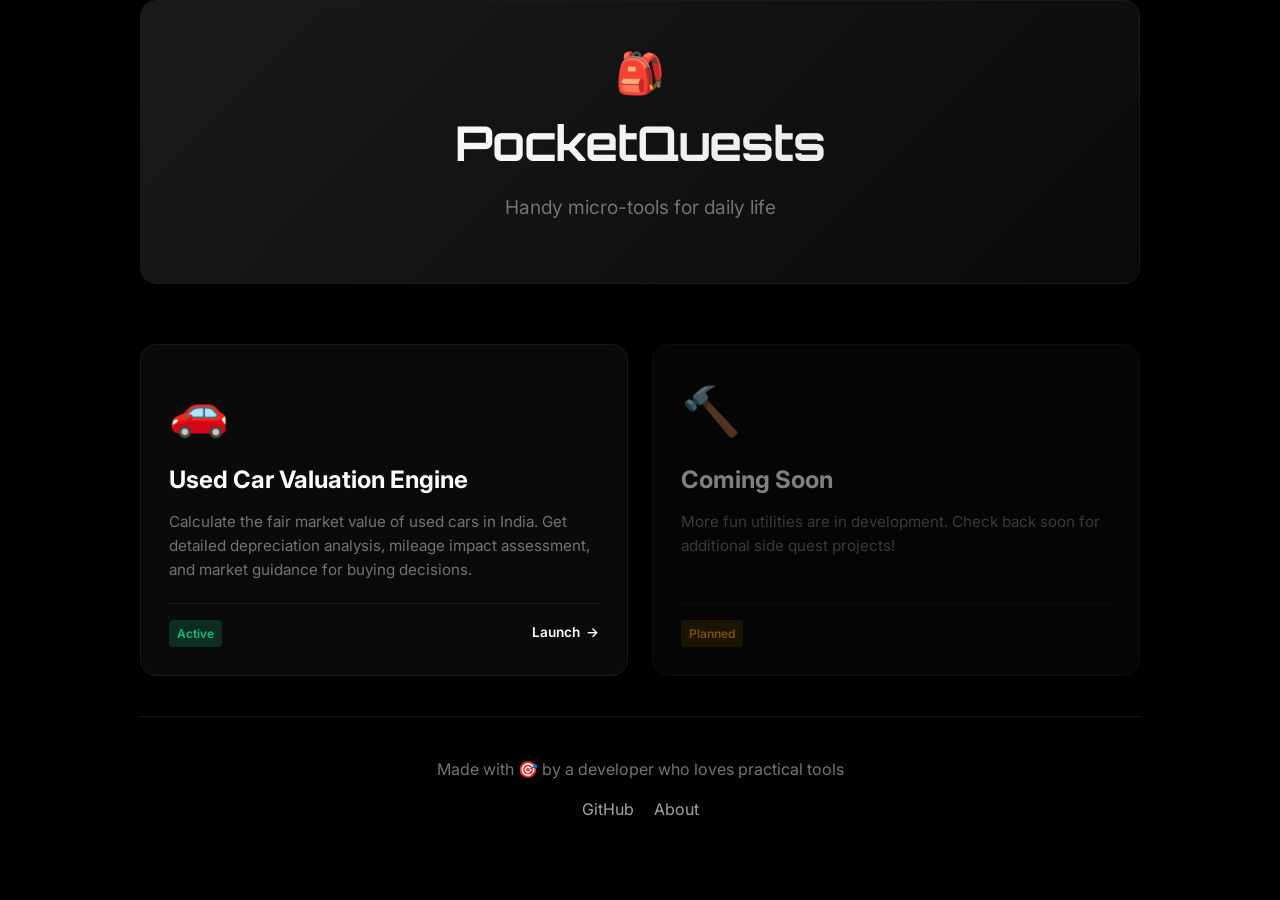
==== index.html @ 0cd5a9c2 "Added landing page" ====
<!DOCTYPE html>
<html lang="en">
<head>
    <meta charset="UTF-8">
    <meta name="viewport" content="width=device-width, initial-scale=1.0">
    <title>PocketQuests — Handy micro-tools for daily life</title>
    <link rel="preconnect" href="https://fonts.googleapis.com">
    <link rel="preconnect" href="https://fonts.gstatic.com" crossorigin>
    <link href="https://fonts.googleapis.com/css2?family=Orbitron:wght@400;500;600;700;800;900&family=Inter:wght@300;400;500;600;700&display=swap" rel="stylesheet">
    <link rel="stylesheet" href="assets/styles.css">
</head>
<body>

<div class="container">
    <header>
        <h2 style="font-size: 2.5rem;">🎒</h2>
        <h1>PocketQuests</h1>
        <p class="tagline">Handy micro-tools for daily life</p>
    </header>

    <section class="projects-grid">
        <!-- Car Depreciation Calculator -->
        <a href="car_depreciation_calc/index.html" class="project-card">
            <div class="project-emoji">🚗</div>
            <h2 class="project-title">Used Car Valuation Engine</h2>
            <p class="project-description">
                Calculate the fair market value of used cars in India. Get detailed depreciation analysis, mileage impact assessment, and market guidance for buying decisions.
            </p>
            <div class="project-meta">
                <span class="project-status">Active</span>
                <span class="project-link">
                    Launch
                    <span>→</span>
                </span>
            </div>
        </a>

        <!-- Future Projects Placeholder -->
        <div class="project-card" style="opacity: 0.5; cursor: default; pointer-events: none;">
            <div class="project-emoji">🔨</div>
            <h2 class="project-title">Coming Soon</h2>
            <p class="project-description">
                More fun utilities are in development. Check back soon for additional side quest projects!
            </p>
            <div class="project-meta">
                <span class="project-status" style="background-color: rgba(245, 158, 11, 0.2); color: var(--warning);">Planned</span>
            </div>
        </div>
    </section>

    <footer>
        <p>Made with 🎯 by a developer who loves practical tools</p>
        <div class="footer-links">
            <a href="https://github.com/i-endran/fun_utility">GitHub</a>
            <a href="README.md">About</a>
        </div>
    </footer>
</div>

</body>
</html>
---- assets/styles.css ----
:root {
    --primary: #ffffff;
    --primary-dark: #e5e5e5;
    --accent: #a3a3a3;
    --bg-dark: #000000;
    --card-bg: #0a0a0a;
    --card-border: #1a1a1a;
    --text-light: #ffffff;
    --text-muted: #737373;
    --success: #10b981;
    --warning: #f59e0b;
    --danger: #ef4444;
}

* {
    margin: 0;
    padding: 0;
    box-sizing: border-box;
}

body {
    font-family: 'Inter', 'Segoe UI', sans-serif;
    background-color: var(--bg-dark);
    color: var(--text-light);
    line-height: 1.6;
}

/* Landing page specifics */
.container {
    max-width: 1000px;
    margin: 0 auto;
}

header {
    text-align: center;
    margin-bottom: 60px;
    padding: 40px 20px;
    background: linear-gradient(135deg, #1a1a1a 0%, #0a0a0a 100%);
    border-radius: 16px;
    box-shadow: 0 4px 6px -1px rgba(0, 0, 0, 0.3), 0 2px 4px -1px rgba(0, 0, 0, 0.2);
    border: 1px solid var(--card-border);
}

h1 {
    font-family: 'Orbitron', 'Segoe UI', sans-serif;
    font-size: 3rem;
    margin-bottom: 10px;
    letter-spacing: -0.02em;
    background: linear-gradient(135deg, #ffffff 0%, #e5e5e5 100%);
    -webkit-background-clip: text;
    -webkit-text-fill-color: transparent;
    background-clip: text;
}

.tagline {
    color: var(--text-muted);
    font-size: 1.2rem;
    margin-bottom: 20px;
}

.subtitle {
    color: var(--accent);
    font-size: 0.95rem;
}

.projects-grid {
    display: grid;
    grid-template-columns: repeat(auto-fill, minmax(320px, 1fr));
    gap: 24px;
    margin-bottom: 40px;
}

.project-card {
    background-color: var(--card-bg);
    border-radius: 16px;
    padding: 28px;
    border: 1px solid var(--card-border);
    box-shadow: 0 10px 15px -3px rgba(0, 0, 0, 0.5);
    transition: all 0.3s ease;
    display: flex;
    flex-direction: column;
    text-decoration: none;
    color: inherit;
    cursor: pointer;
}

.project-card:hover {
    background: rgba(26, 26, 26, 0.8);
    backdrop-filter: blur(12px);
    -webkit-backdrop-filter: blur(12px);
    box-shadow: 0 20px 25px -5px rgba(0, 0, 0, 0.6), 0 10px 10px -5px rgba(0, 0, 0, 0.4);
    transform: translateY(-6px);
    border-color: rgba(255, 255, 255, 0.15);
}

.project-emoji {
    font-size: 3rem;
    margin-bottom: 12px;
}

.project-title {
    font-size: 1.5rem;
    font-weight: 700;
    margin-bottom: 10px;
    color: var(--text-light);
}

.project-description {
    color: var(--text-muted);
    margin-bottom: 20px;
    flex-grow: 1;
    font-size: 0.95rem;
    line-height: 1.6;
}

.project-meta {
    display: flex;
    justify-content: space-between;
    align-items: center;
    padding-top: 16px;
    border-top: 1px solid var(--card-border);
    color: var(--accent);
    font-size: 0.85rem;
}

.project-link {
    display: inline-flex;
    align-items: center;
    gap: 6px;
    color: var(--primary);
    font-weight: 600;
    transition: gap 0.2s;
}

.project-card:hover .project-link {
    gap: 10px;
}

.project-status {
    display: inline-block;
    background-color: rgba(16, 185, 129, 0.2);
    color: var(--success);
    padding: 4px 8px;
    border-radius: 4px;
    font-size: 0.75rem;
    font-weight: 600;
}

footer {
    text-align: center;
    padding: 40px 20px;
    border-top: 1px solid var(--card-border);
    color: var(--text-muted);
}

footer p { margin-bottom: 10px; }

.footer-links {
    display: flex;
    justify-content: center;
    gap: 20px;
    margin-top: 15px;
    flex-wrap: wrap;
}

.footer-links a { color: var(--accent); text-decoration: none; transition: color 0.2s; }
.footer-links a:hover { color: var(--primary); }

@media (max-width: 768px) {
    h1 { font-size: 2rem; }
    .projects-grid { grid-template-columns: 1fr; }
    header { padding: 30px 20px; margin-bottom: 40px; }
}

/* Car depreciation calculator specific styles */
.card { background-color: var(--card-bg); border-radius: 16px; padding: 24px; margin-bottom: 24px; box-shadow: 0 10px 15px -3px rgba(0,0,0,0.5); border: 1px solid var(--card-border); transition: all 0.3s ease; }
.card:hover { background: rgba(26,26,26,0.8); backdrop-filter: blur(12px); -webkit-backdrop-filter: blur(12px); box-shadow: 0 20px 25px -5px rgba(0,0,0,0.6); transform: translateY(-4px); border-color: rgba(255,255,255,0.15); }
.form-group { margin-bottom: 25px; }
label { display: flex; justify-content: space-between; margin-bottom: 12px; color: var(--text-muted); font-weight: 500; }

/* Range */
input[type=range] { -webkit-appearance: none; width: 100%; background: transparent; }
input[type=range]:focus { outline: none; }
input[type=range]::-webkit-slider-thumb { -webkit-appearance: none; height: 20px; width: 20px; border-radius: 50%; background: #ffffff; cursor: pointer; margin-top: -8px; box-shadow: 0 0 5px rgba(255,255,255,0.3); transition: transform 0.1s; }
input[type=range]::-webkit-slider-thumb:hover { transform: scale(1.2); }
input[type=range]::-webkit-slider-runnable-track { width: 100%; height: 6px; cursor: pointer; background: #404040; border-radius: 3px; border: 1px solid #595959; }
input[type=range]::-moz-range-track { width: 100%; height: 6px; cursor: pointer; background: #404040; border-radius: 3px; border: 1px solid #595959; }
input[type=range]::-moz-range-thumb { height: 20px; width: 20px; border-radius: 50%; background: #ffffff; cursor: pointer; border: none; box-shadow: 0 0 5px rgba(255,255,255,0.3); }

input[type=number], input[type=text], select { width: 100%; padding: 12px; background-color: #000000; border: 1px solid #262626; border-radius: 8px; color: var(--text-light); font-size: 1rem; transition: border-color 0.2s; box-sizing: border-box; }
input[type=text]:focus, input[type=number]:focus, select:focus { outline: none; border-color: var(--primary); box-shadow: 0 0 0 2px rgba(255,255,255,0.1); }

button { width: 100%; padding: 14px; background: linear-gradient(135deg, #ffffff 0%, #e5e5e5 100%); color: #000000; border: none; border-radius: 8px; font-size: 1.1rem; font-weight: 600; cursor: pointer; transition: transform 0.1s, opacity 0.2s, background 0.3s; }
button:hover { background: linear-gradient(135deg, #e5e5e5 0%, #d4d4d4 100%); transform: translateY(-1px); }
button:active { transform: scale(0.98); }

.result-grid { display: grid; grid-template-columns: repeat(auto-fit, minmax(250px, 1fr)); gap: 20px; margin-top: 20px; }
.result-item { background-color: #000000; padding: 16px; border-radius: 12px; border: 1px solid #1a1a1a; }
.result-label { color: var(--text-muted); font-size: 0.9rem; margin-bottom: 4px; }
.result-value { font-size: 1.5rem; font-weight: 700; color: var(--text-light); }
.highlight { color: var(--primary); font-weight: bold; }
.guidance-list { list-style: none; padding: 0; margin: 0; }
.guidance-list li { display: flex; justify-content: space-between; padding: 12px 0; border-bottom: 1px solid #1a1a1a; }
.guidance-list li:last-child { border-bottom: none; }
#resultsSection { display: none; animation: fadeIn 0.5s ease-out; }
@keyframes fadeIn { from { opacity: 0; transform: translateY(10px); } to { opacity: 1; transform: translateY(0); } }
.chart-container { position: relative; height: 300px; width: 100%; margin-top: 20px; }
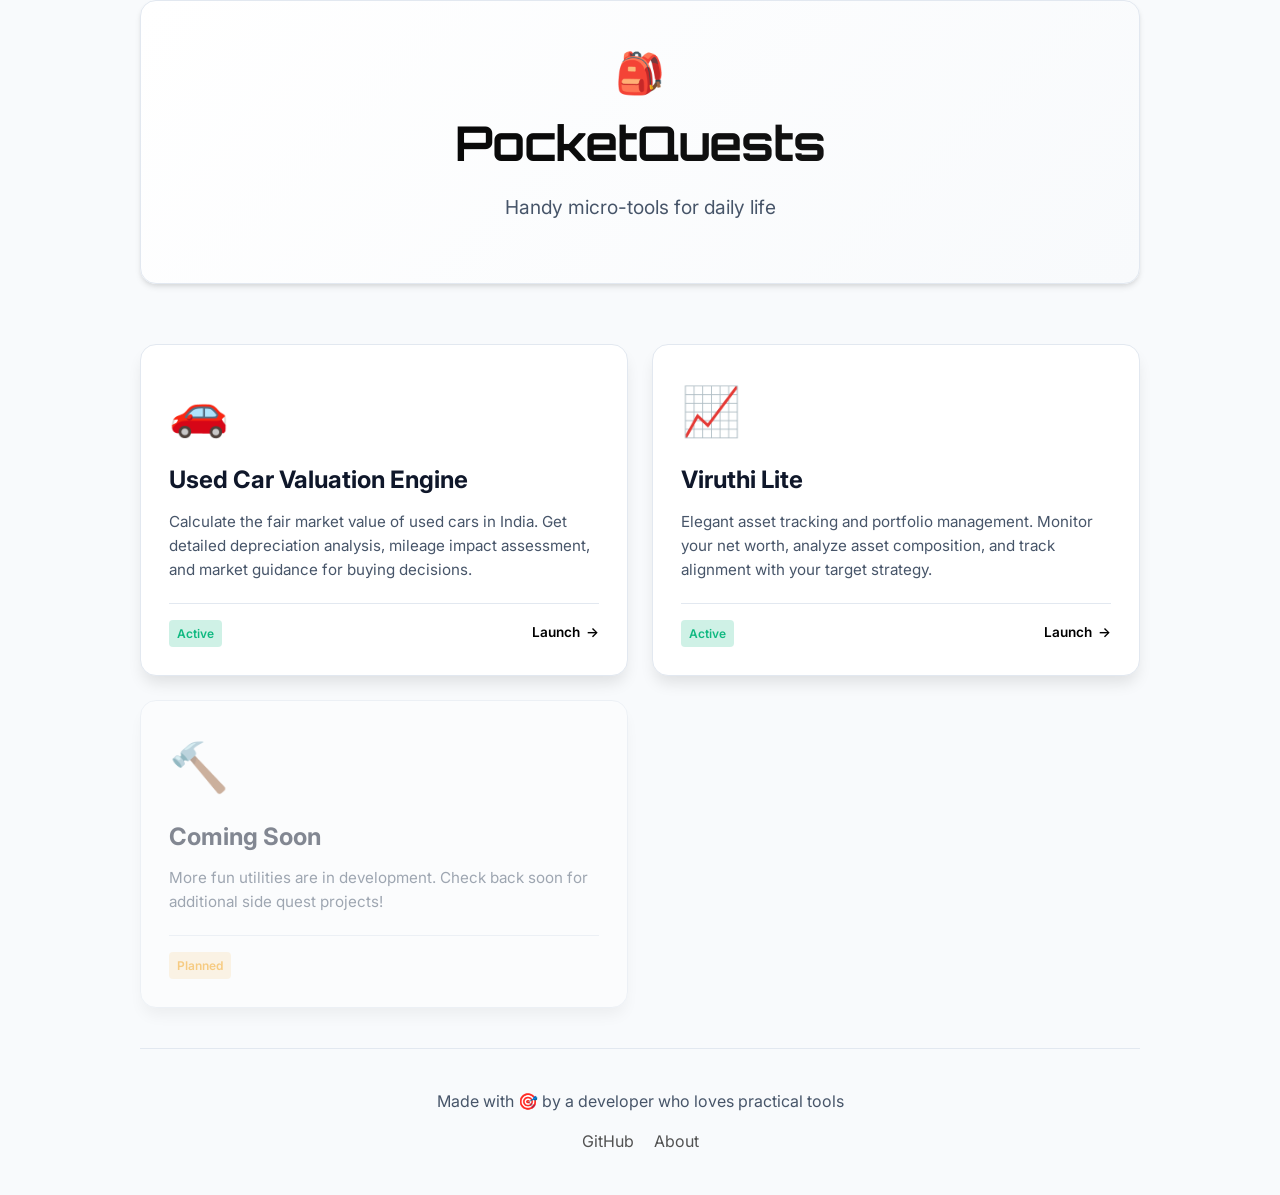
==== commit b47eb0c1: "Integrate viruthi_lite and add light/dark themes across project" ====
--- a/index.html
+++ b/index.html
@@ -4,6 +4,26 @@
     <meta charset="UTF-8">
     <meta name="viewport" content="width=device-width, initial-scale=1.0">
     <title>PocketQuests — Handy micro-tools for daily life</title>
+    
+    <!-- Favicon -->
+    <link rel="icon" href="data:image/svg+xml,<svg xmlns='http://www.w3.org/2000/svg' viewBox='0 0 100 100'><text y='75' font-size='75'>🎒</text></svg>" type="image/svg+xml">
+    
+    <!-- Open Graph / Social Media Preview Tags -->
+    <meta property="og:title" content="PocketQuests — Handy micro-tools for daily life">
+    <meta property="og:description" content="Practical tools and calculators for everyday needs. Including Used Car Valuation Engine for India and more utility tools.">
+    <meta property="og:type" content="website">
+    <meta property="og:url" content="https://i-endran.github.io/pocketQuests/">
+    <meta property="og:image" content="data:image/svg+xml,<svg xmlns='http://www.w3.org/2000/svg' viewBox='0 0 1200 630'><rect fill='%23111' width='1200' height='630'/><text x='600' y='315' font-size='200' text-anchor='middle' dominant-baseline='middle'>🎒</text></svg>">
+    
+    <!-- Twitter Card Tags -->
+    <meta name="twitter:card" content="summary_large_image">
+    <meta name="twitter:title" content="PocketQuests — Handy micro-tools for daily life">
+    <meta name="twitter:description" content="Practical tools and calculators for everyday needs.">
+    
+    <!-- Additional Meta Tags -->
+    <meta name="description" content="PocketQuests: Handy micro-tools for daily life. Practical tools and calculators for everyday needs.">
+    <meta name="theme-color" content="#1a1a1a">
+    
     <link rel="preconnect" href="https://fonts.googleapis.com">
     <link rel="preconnect" href="https://fonts.gstatic.com" crossorigin>
     <link href="https://fonts.googleapis.com/css2?family=Orbitron:wght@400;500;600;700;800;900&family=Inter:wght@300;400;500;600;700&display=swap" rel="stylesheet">
@@ -35,6 +55,22 @@
             </div>
         </a>
 
+        <!-- Viruthi Lite -->
+        <a href="viruthi_lite/index.html" class="project-card">
+            <div class="project-emoji">📈</div>
+            <h2 class="project-title">Viruthi Lite</h2>
+            <p class="project-description">
+                Elegant asset tracking and portfolio management. Monitor your net worth, analyze asset composition, and track alignment with your target strategy.
+            </p>
+            <div class="project-meta">
+                <span class="project-status">Active</span>
+                <span class="project-link">
+                    Launch
+                    <span>→</span>
+                </span>
+            </div>
+        </a>
+
         <!-- Future Projects Placeholder -->
         <div class="project-card" style="opacity: 0.5; cursor: default; pointer-events: none;">
             <div class="project-emoji">🔨</div>
@@ -51,7 +87,7 @@
     <footer>
         <p>Made with 🎯 by a developer who loves practical tools</p>
         <div class="footer-links">
-            <a href="https://github.com/i-endran/fun_utility">GitHub</a>
+            <a href="https://github.com/i-endran/pocketQuests">GitHub</a>
             <a href="README.md">About</a>
         </div>
     </footer>
--- a/assets/styles.css
+++ b/assets/styles.css
@@ -1,15 +1,62 @@
 :root {
-    --primary: #ffffff;
-    --primary-dark: #e5e5e5;
-    --accent: #a3a3a3;
-    --bg-dark: #000000;
-    --card-bg: #0a0a0a;
-    --card-border: #1a1a1a;
-    --text-light: #ffffff;
-    --text-muted: #737373;
+    --primary: #000000;
+    --primary-dark: #1a1a1a;
+    --accent: #525252;
+    --bg-dark: #f8fafc;
+    --card-bg: #ffffff;
+    --card-border: #e2e8f0;
+    --text-light: #0f172a;
+    --text-muted: #475569;
     --success: #10b981;
     --warning: #f59e0b;
     --danger: #ef4444;
+    
+    /* Gradients and component specifics */
+    --header-gradient-1: #ffffff;
+    --header-gradient-2: #f8fafc;
+    --title-gradient-1: #000000;
+    --title-gradient-2: #1a1a1a;
+    --btn-gradient-1: #000000;
+    --btn-gradient-2: #1a1a1a;
+    --btn-gradient-hover-1: #1a1a1a;
+    --btn-gradient-hover-2: #333333;
+    --btn-text: #ffffff;
+    --input-bg: #ffffff;
+    --input-border: #cbd5e1;
+    --range-track: #e2e8f0;
+    --range-track-border: #cbd5e1;
+    --range-thumb: #000000;
+}
+
+@media (prefers-color-scheme: dark) {
+    :root {
+        --primary: #ffffff;
+        --primary-dark: #e5e5e5;
+        --accent: #a3a3a3;
+        --bg-dark: #000000;
+        --card-bg: #0a0a0a;
+        --card-border: #1a1a1a;
+        --text-light: #ffffff;
+        --text-muted: #737373;
+        --success: #10b981;
+        --warning: #f59e0b;
+        --danger: #ef4444;
+        
+        --header-gradient-1: #1a1a1a;
+        --header-gradient-2: #0a0a0a;
+        --title-gradient-1: #ffffff;
+        --title-gradient-2: #e5e5e5;
+        --btn-gradient-1: #ffffff;
+        --btn-gradient-2: #e5e5e5;
+        --btn-gradient-hover-1: #e5e5e5;
+        --btn-gradient-hover-2: #d4d4d4;
+        --btn-text: #000000;
+        --input-bg: #000000;
+        --input-border: #262626;
+        --range-track: #404040;
+        --range-track-border: #595959;
+        --range-thumb: #ffffff;
+    }
 }
 
 * {
@@ -35,10 +82,16 @@
     text-align: center;
     margin-bottom: 60px;
     padding: 40px 20px;
-    background: linear-gradient(135deg, #1a1a1a 0%, #0a0a0a 100%);
+    background: linear-gradient(135deg, var(--header-gradient-1) 0%, var(--header-gradient-2) 100%);
     border-radius: 16px;
-    box-shadow: 0 4px 6px -1px rgba(0, 0, 0, 0.3), 0 2px 4px -1px rgba(0, 0, 0, 0.2);
+    box-shadow: 0 4px 6px -1px rgba(0, 0, 0, 0.1), 0 2px 4px -1px rgba(0, 0, 0, 0.06);
     border: 1px solid var(--card-border);
+}
+
+@media (prefers-color-scheme: dark) {
+    header {
+        box-shadow: 0 4px 6px -1px rgba(0, 0, 0, 0.3), 0 2px 4px -1px rgba(0, 0, 0, 0.2);
+    }
 }
 
 h1 {
@@ -46,7 +99,7 @@
     font-size: 3rem;
     margin-bottom: 10px;
     letter-spacing: -0.02em;
-    background: linear-gradient(135deg, #ffffff 0%, #e5e5e5 100%);
+    background: linear-gradient(135deg, var(--title-gradient-1) 0%, var(--title-gradient-2) 100%);
     -webkit-background-clip: text;
     -webkit-text-fill-color: transparent;
     background-clip: text;
@@ -75,7 +128,7 @@
     border-radius: 16px;
     padding: 28px;
     border: 1px solid var(--card-border);
-    box-shadow: 0 10px 15px -3px rgba(0, 0, 0, 0.5);
+    box-shadow: 0 10px 15px -3px rgba(0, 0, 0, 0.1);
     transition: all 0.3s ease;
     display: flex;
     flex-direction: column;
@@ -84,13 +137,28 @@
     cursor: pointer;
 }
 
+@media (prefers-color-scheme: dark) {
+    .project-card {
+        box-shadow: 0 10px 15px -3px rgba(0, 0, 0, 0.5);
+    }
+}
+
 .project-card:hover {
-    background: rgba(26, 26, 26, 0.8);
-    backdrop-filter: blur(12px);
-    -webkit-backdrop-filter: blur(12px);
-    box-shadow: 0 20px 25px -5px rgba(0, 0, 0, 0.6), 0 10px 10px -5px rgba(0, 0, 0, 0.4);
+    background: var(--card-bg);
+    filter: brightness(0.95);
     transform: translateY(-6px);
-    border-color: rgba(255, 255, 255, 0.15);
+    border-color: var(--accent);
+}
+
+@media (prefers-color-scheme: dark) {
+    .project-card:hover {
+        background: rgba(26, 26, 26, 0.8);
+        backdrop-filter: blur(12px);
+        -webkit-backdrop-filter: blur(12px);
+        box-shadow: 0 20px 25px -5px rgba(0, 0, 0, 0.6), 0 10px 10px -5px rgba(0, 0, 0, 0.4);
+        filter: none;
+        border-color: rgba(255, 255, 255, 0.15);
+    }
 }
 
 .project-emoji {
@@ -173,34 +241,49 @@
 }
 
 /* Car depreciation calculator specific styles */
-.card { background-color: var(--card-bg); border-radius: 16px; padding: 24px; margin-bottom: 24px; box-shadow: 0 10px 15px -3px rgba(0,0,0,0.5); border: 1px solid var(--card-border); transition: all 0.3s ease; }
-.card:hover { background: rgba(26,26,26,0.8); backdrop-filter: blur(12px); -webkit-backdrop-filter: blur(12px); box-shadow: 0 20px 25px -5px rgba(0,0,0,0.6); transform: translateY(-4px); border-color: rgba(255,255,255,0.15); }
+.card { background-color: var(--card-bg); border-radius: 16px; padding: 24px; margin-bottom: 24px; box-shadow: 0 10px 15px -3px rgba(0,0,0,0.1); border: 1px solid var(--card-border); transition: all 0.3s ease; }
+@media (prefers-color-scheme: dark) {
+    .card { box-shadow: 0 10px 15px -3px rgba(0,0,0,0.5); }
+}
+
+.card:hover { transform: translateY(-4px); border-color: var(--accent); filter: brightness(0.98); }
+@media (prefers-color-scheme: dark) {
+    .card:hover { background: rgba(26,26,26,0.8); backdrop-filter: blur(12px); -webkit-backdrop-filter: blur(12px); box-shadow: 0 20px 25px -5px rgba(0,0,0,0.6); filter: none; border-color: rgba(255,255,255,0.15); }
+}
+
 .form-group { margin-bottom: 25px; }
 label { display: flex; justify-content: space-between; margin-bottom: 12px; color: var(--text-muted); font-weight: 500; }
 
 /* Range */
 input[type=range] { -webkit-appearance: none; width: 100%; background: transparent; }
 input[type=range]:focus { outline: none; }
-input[type=range]::-webkit-slider-thumb { -webkit-appearance: none; height: 20px; width: 20px; border-radius: 50%; background: #ffffff; cursor: pointer; margin-top: -8px; box-shadow: 0 0 5px rgba(255,255,255,0.3); transition: transform 0.1s; }
+input[type=range]::-webkit-slider-thumb { -webkit-appearance: none; height: 20px; width: 20px; border-radius: 50%; background: var(--range-thumb); cursor: pointer; margin-top: -8px; box-shadow: 0 0 5px rgba(0,0,0,0.3); transition: transform 0.1s; }
+@media (prefers-color-scheme: dark) {
+    input[type=range]::-webkit-slider-thumb { box-shadow: 0 0 5px rgba(255,255,255,0.3); }
+}
+
 input[type=range]::-webkit-slider-thumb:hover { transform: scale(1.2); }
-input[type=range]::-webkit-slider-runnable-track { width: 100%; height: 6px; cursor: pointer; background: #404040; border-radius: 3px; border: 1px solid #595959; }
-input[type=range]::-moz-range-track { width: 100%; height: 6px; cursor: pointer; background: #404040; border-radius: 3px; border: 1px solid #595959; }
-input[type=range]::-moz-range-thumb { height: 20px; width: 20px; border-radius: 50%; background: #ffffff; cursor: pointer; border: none; box-shadow: 0 0 5px rgba(255,255,255,0.3); }
-
-input[type=number], input[type=text], select { width: 100%; padding: 12px; background-color: #000000; border: 1px solid #262626; border-radius: 8px; color: var(--text-light); font-size: 1rem; transition: border-color 0.2s; box-sizing: border-box; }
-input[type=text]:focus, input[type=number]:focus, select:focus { outline: none; border-color: var(--primary); box-shadow: 0 0 0 2px rgba(255,255,255,0.1); }
-
-button { width: 100%; padding: 14px; background: linear-gradient(135deg, #ffffff 0%, #e5e5e5 100%); color: #000000; border: none; border-radius: 8px; font-size: 1.1rem; font-weight: 600; cursor: pointer; transition: transform 0.1s, opacity 0.2s, background 0.3s; }
-button:hover { background: linear-gradient(135deg, #e5e5e5 0%, #d4d4d4 100%); transform: translateY(-1px); }
+input[type=range]::-webkit-slider-runnable-track { width: 100%; height: 6px; cursor: pointer; background: var(--range-track); border-radius: 3px; border: 1px solid var(--range-track-border); }
+input[type=range]::-moz-range-track { width: 100%; height: 6px; cursor: pointer; background: var(--range-track); border-radius: 3px; border: 1px solid var(--range-track-border); }
+input[type=range]::-moz-range-thumb { height: 20px; width: 20px; border-radius: 50%; background: var(--range-thumb); cursor: pointer; border: none; box-shadow: 0 0 5px rgba(0,0,0,0.3); }
+
+input[type=number], input[type=text], select { width: 100%; padding: 12px; background-color: var(--input-bg); border: 1px solid var(--input-border); border-radius: 8px; color: var(--text-light); font-size: 1rem; transition: border-color 0.2s; box-sizing: border-box; }
+input[type=text]:focus, input[type=number]:focus, select:focus { outline: none; border-color: var(--primary); box-shadow: 0 0 0 2px rgba(0,0,0,0.1); }
+@media (prefers-color-scheme: dark) {
+    input[type=text]:focus, input[type=number]:focus, select:focus { box-shadow: 0 0 0 2px rgba(255,255,255,0.1); }
+}
+
+button { width: 100%; padding: 14px; background: linear-gradient(135deg, var(--btn-gradient-1) 0%, var(--btn-gradient-2) 100%); color: var(--btn-text); border: none; border-radius: 8px; font-size: 1.1rem; font-weight: 600; cursor: pointer; transition: transform 0.1s, opacity 0.2s, background 0.3s; }
+button:hover { background: linear-gradient(135deg, var(--btn-gradient-hover-1) 0%, var(--btn-gradient-hover-2) 100%); transform: translateY(-1px); }
 button:active { transform: scale(0.98); }
 
 .result-grid { display: grid; grid-template-columns: repeat(auto-fit, minmax(250px, 1fr)); gap: 20px; margin-top: 20px; }
-.result-item { background-color: #000000; padding: 16px; border-radius: 12px; border: 1px solid #1a1a1a; }
+.result-item { background-color: var(--input-bg); padding: 16px; border-radius: 12px; border: 1px solid var(--card-border); }
 .result-label { color: var(--text-muted); font-size: 0.9rem; margin-bottom: 4px; }
 .result-value { font-size: 1.5rem; font-weight: 700; color: var(--text-light); }
 .highlight { color: var(--primary); font-weight: bold; }
 .guidance-list { list-style: none; padding: 0; margin: 0; }
-.guidance-list li { display: flex; justify-content: space-between; padding: 12px 0; border-bottom: 1px solid #1a1a1a; }
+.guidance-list li { display: flex; justify-content: space-between; padding: 12px 0; border-bottom: 1px solid var(--card-border); }
 .guidance-list li:last-child { border-bottom: none; }
 #resultsSection { display: none; animation: fadeIn 0.5s ease-out; }
 @keyframes fadeIn { from { opacity: 0; transform: translateY(10px); } to { opacity: 1; transform: translateY(0); } }
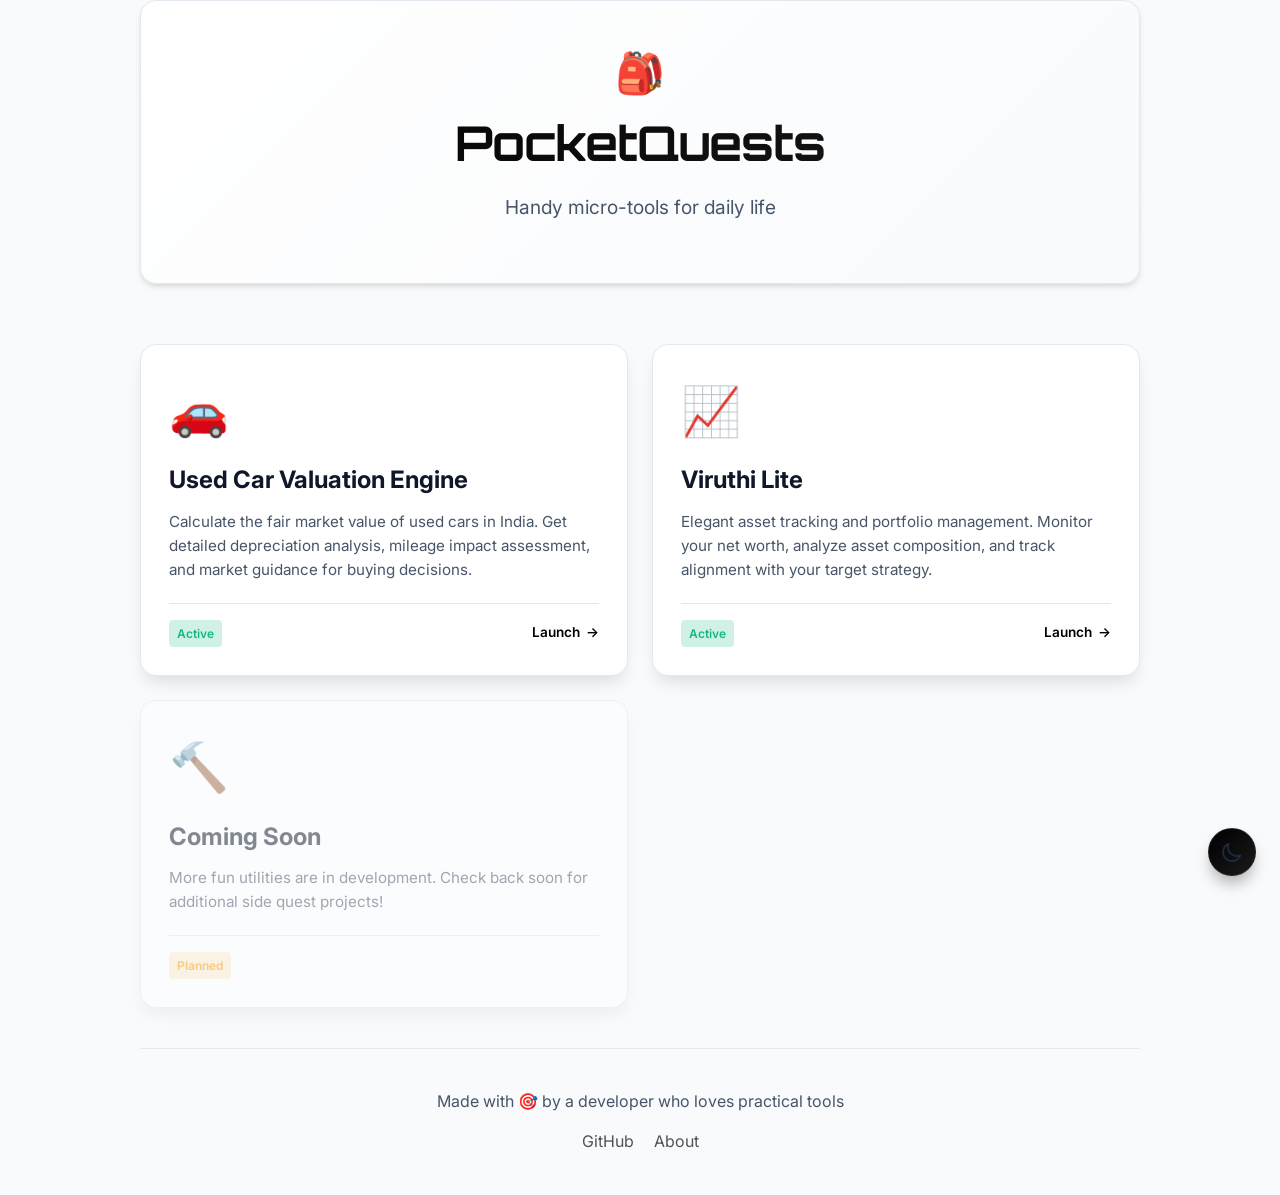
==== commit aa2a964b: "Fix viruthi_lite dark theme visibility issues and add global theme toggle" ====
--- a/index.html
+++ b/index.html
@@ -93,5 +93,6 @@
     </footer>
 </div>
 
+<script src="assets/theme-toggle.js"></script>
 </body>
 </html>
--- a/assets/styles.css
+++ b/assets/styles.css
@@ -28,35 +28,33 @@
     --range-thumb: #000000;
 }
 
-@media (prefers-color-scheme: dark) {
-    :root {
-        --primary: #ffffff;
-        --primary-dark: #e5e5e5;
-        --accent: #a3a3a3;
-        --bg-dark: #000000;
-        --card-bg: #0a0a0a;
-        --card-border: #1a1a1a;
-        --text-light: #ffffff;
-        --text-muted: #737373;
-        --success: #10b981;
-        --warning: #f59e0b;
-        --danger: #ef4444;
-        
-        --header-gradient-1: #1a1a1a;
-        --header-gradient-2: #0a0a0a;
-        --title-gradient-1: #ffffff;
-        --title-gradient-2: #e5e5e5;
-        --btn-gradient-1: #ffffff;
-        --btn-gradient-2: #e5e5e5;
-        --btn-gradient-hover-1: #e5e5e5;
-        --btn-gradient-hover-2: #d4d4d4;
-        --btn-text: #000000;
-        --input-bg: #000000;
-        --input-border: #262626;
-        --range-track: #404040;
-        --range-track-border: #595959;
-        --range-thumb: #ffffff;
-    }
+html.dark {
+    --primary: #ffffff;
+    --primary-dark: #e5e5e5;
+    --accent: #a3a3a3;
+    --bg-dark: #000000;
+    --card-bg: #0a0a0a;
+    --card-border: #1a1a1a;
+    --text-light: #ffffff;
+    --text-muted: #737373;
+    --success: #10b981;
+    --warning: #f59e0b;
+    --danger: #ef4444;
+    
+    --header-gradient-1: #1a1a1a;
+    --header-gradient-2: #0a0a0a;
+    --title-gradient-1: #ffffff;
+    --title-gradient-2: #e5e5e5;
+    --btn-gradient-1: #ffffff;
+    --btn-gradient-2: #e5e5e5;
+    --btn-gradient-hover-1: #e5e5e5;
+    --btn-gradient-hover-2: #d4d4d4;
+    --btn-text: #000000;
+    --input-bg: #000000;
+    --input-border: #262626;
+    --range-track: #404040;
+    --range-track-border: #595959;
+    --range-thumb: #ffffff;
 }
 
 * {
@@ -88,10 +86,8 @@
     border: 1px solid var(--card-border);
 }
 
-@media (prefers-color-scheme: dark) {
-    header {
-        box-shadow: 0 4px 6px -1px rgba(0, 0, 0, 0.3), 0 2px 4px -1px rgba(0, 0, 0, 0.2);
-    }
+html.dark header {
+    box-shadow: 0 4px 6px -1px rgba(0, 0, 0, 0.3), 0 2px 4px -1px rgba(0, 0, 0, 0.2);
 }
 
 h1 {
@@ -137,10 +133,8 @@
     cursor: pointer;
 }
 
-@media (prefers-color-scheme: dark) {
-    .project-card {
-        box-shadow: 0 10px 15px -3px rgba(0, 0, 0, 0.5);
-    }
+html.dark .project-card {
+    box-shadow: 0 10px 15px -3px rgba(0, 0, 0, 0.5);
 }
 
 .project-card:hover {
@@ -150,15 +144,13 @@
     border-color: var(--accent);
 }
 
-@media (prefers-color-scheme: dark) {
-    .project-card:hover {
-        background: rgba(26, 26, 26, 0.8);
-        backdrop-filter: blur(12px);
-        -webkit-backdrop-filter: blur(12px);
-        box-shadow: 0 20px 25px -5px rgba(0, 0, 0, 0.6), 0 10px 10px -5px rgba(0, 0, 0, 0.4);
-        filter: none;
-        border-color: rgba(255, 255, 255, 0.15);
-    }
+html.dark .project-card:hover {
+    background: rgba(26, 26, 26, 0.8);
+    backdrop-filter: blur(12px);
+    -webkit-backdrop-filter: blur(12px);
+    box-shadow: 0 20px 25px -5px rgba(0, 0, 0, 0.6), 0 10px 10px -5px rgba(0, 0, 0, 0.4);
+    filter: none;
+    border-color: rgba(255, 255, 255, 0.15);
 }
 
 .project-emoji {
@@ -242,14 +234,10 @@
 
 /* Car depreciation calculator specific styles */
 .card { background-color: var(--card-bg); border-radius: 16px; padding: 24px; margin-bottom: 24px; box-shadow: 0 10px 15px -3px rgba(0,0,0,0.1); border: 1px solid var(--card-border); transition: all 0.3s ease; }
-@media (prefers-color-scheme: dark) {
-    .card { box-shadow: 0 10px 15px -3px rgba(0,0,0,0.5); }
-}
+html.dark .card { box-shadow: 0 10px 15px -3px rgba(0,0,0,0.5); }
 
 .card:hover { transform: translateY(-4px); border-color: var(--accent); filter: brightness(0.98); }
-@media (prefers-color-scheme: dark) {
-    .card:hover { background: rgba(26,26,26,0.8); backdrop-filter: blur(12px); -webkit-backdrop-filter: blur(12px); box-shadow: 0 20px 25px -5px rgba(0,0,0,0.6); filter: none; border-color: rgba(255,255,255,0.15); }
-}
+html.dark .card:hover { background: rgba(26,26,26,0.8); backdrop-filter: blur(12px); -webkit-backdrop-filter: blur(12px); box-shadow: 0 20px 25px -5px rgba(0,0,0,0.6); filter: none; border-color: rgba(255,255,255,0.15); }
 
 .form-group { margin-bottom: 25px; }
 label { display: flex; justify-content: space-between; margin-bottom: 12px; color: var(--text-muted); font-weight: 500; }
@@ -258,9 +246,7 @@
 input[type=range] { -webkit-appearance: none; width: 100%; background: transparent; }
 input[type=range]:focus { outline: none; }
 input[type=range]::-webkit-slider-thumb { -webkit-appearance: none; height: 20px; width: 20px; border-radius: 50%; background: var(--range-thumb); cursor: pointer; margin-top: -8px; box-shadow: 0 0 5px rgba(0,0,0,0.3); transition: transform 0.1s; }
-@media (prefers-color-scheme: dark) {
-    input[type=range]::-webkit-slider-thumb { box-shadow: 0 0 5px rgba(255,255,255,0.3); }
-}
+html.dark input[type=range]::-webkit-slider-thumb { box-shadow: 0 0 5px rgba(255,255,255,0.3); }
 
 input[type=range]::-webkit-slider-thumb:hover { transform: scale(1.2); }
 input[type=range]::-webkit-slider-runnable-track { width: 100%; height: 6px; cursor: pointer; background: var(--range-track); border-radius: 3px; border: 1px solid var(--range-track-border); }
@@ -269,9 +255,7 @@
 
 input[type=number], input[type=text], select { width: 100%; padding: 12px; background-color: var(--input-bg); border: 1px solid var(--input-border); border-radius: 8px; color: var(--text-light); font-size: 1rem; transition: border-color 0.2s; box-sizing: border-box; }
 input[type=text]:focus, input[type=number]:focus, select:focus { outline: none; border-color: var(--primary); box-shadow: 0 0 0 2px rgba(0,0,0,0.1); }
-@media (prefers-color-scheme: dark) {
-    input[type=text]:focus, input[type=number]:focus, select:focus { box-shadow: 0 0 0 2px rgba(255,255,255,0.1); }
-}
+html.dark input[type=text]:focus, html.dark input[type=number]:focus, html.dark select:focus { box-shadow: 0 0 0 2px rgba(255,255,255,0.1); }
 
 button { width: 100%; padding: 14px; background: linear-gradient(135deg, var(--btn-gradient-1) 0%, var(--btn-gradient-2) 100%); color: var(--btn-text); border: none; border-radius: 8px; font-size: 1.1rem; font-weight: 600; cursor: pointer; transition: transform 0.1s, opacity 0.2s, background 0.3s; }
 button:hover { background: linear-gradient(135deg, var(--btn-gradient-hover-1) 0%, var(--btn-gradient-hover-2) 100%); transform: translateY(-1px); }
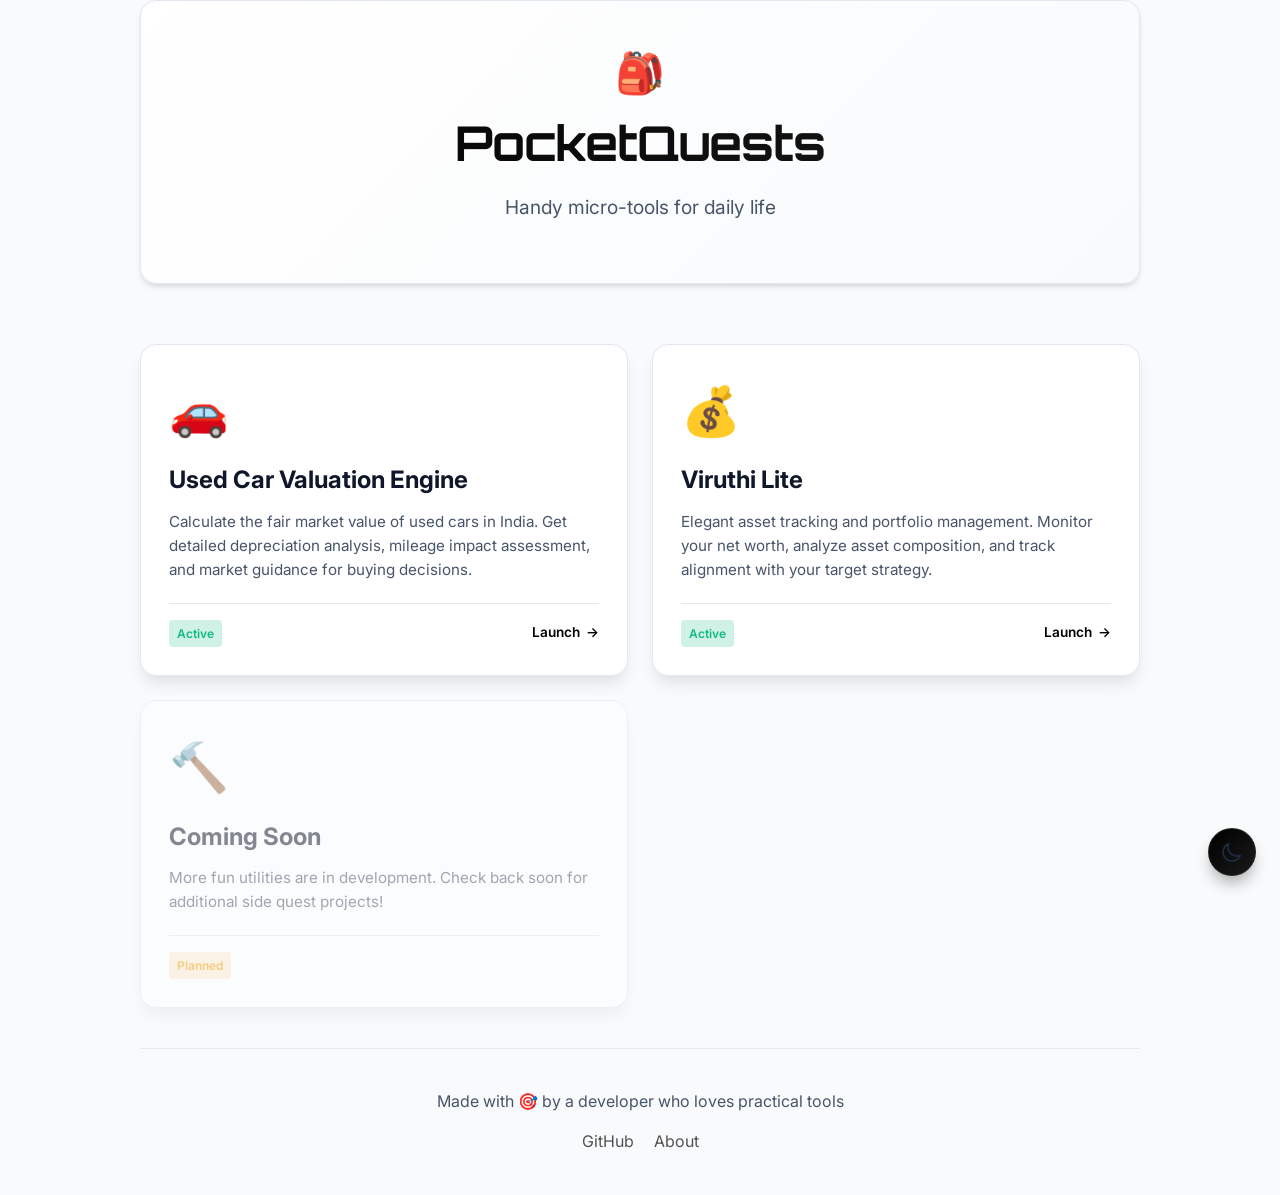
==== commit 4ca2be96: "Fix strategy template not reading from imported JSON" ====
--- a/index.html
+++ b/index.html
@@ -1,98 +1,111 @@
 <!DOCTYPE html>
 <html lang="en">
+
 <head>
     <meta charset="UTF-8">
     <meta name="viewport" content="width=device-width, initial-scale=1.0">
     <title>PocketQuests — Handy micro-tools for daily life</title>
-    
+
     <!-- Favicon -->
-    <link rel="icon" href="data:image/svg+xml,<svg xmlns='http://www.w3.org/2000/svg' viewBox='0 0 100 100'><text y='75' font-size='75'>🎒</text></svg>" type="image/svg+xml">
-    
+    <link rel="icon"
+        href="data:image/svg+xml,<svg xmlns='http://www.w3.org/2000/svg' viewBox='0 0 100 100'><text y='75' font-size='75'>🎒</text></svg>"
+        type="image/svg+xml">
+
     <!-- Open Graph / Social Media Preview Tags -->
     <meta property="og:title" content="PocketQuests — Handy micro-tools for daily life">
-    <meta property="og:description" content="Practical tools and calculators for everyday needs. Including Used Car Valuation Engine for India and more utility tools.">
+    <meta property="og:description"
+        content="Practical tools and calculators for everyday needs. Including Used Car Valuation Engine for India and more utility tools.">
     <meta property="og:type" content="website">
     <meta property="og:url" content="https://i-endran.github.io/pocketQuests/">
-    <meta property="og:image" content="data:image/svg+xml,<svg xmlns='http://www.w3.org/2000/svg' viewBox='0 0 1200 630'><rect fill='%23111' width='1200' height='630'/><text x='600' y='315' font-size='200' text-anchor='middle' dominant-baseline='middle'>🎒</text></svg>">
-    
+    <meta property="og:image"
+        content="data:image/svg+xml,<svg xmlns='http://www.w3.org/2000/svg' viewBox='0 0 1200 630'><rect fill='%23111' width='1200' height='630'/><text x='600' y='315' font-size='200' text-anchor='middle' dominant-baseline='middle'>🎒</text></svg>">
+
     <!-- Twitter Card Tags -->
     <meta name="twitter:card" content="summary_large_image">
     <meta name="twitter:title" content="PocketQuests — Handy micro-tools for daily life">
     <meta name="twitter:description" content="Practical tools and calculators for everyday needs.">
-    
+
     <!-- Additional Meta Tags -->
-    <meta name="description" content="PocketQuests: Handy micro-tools for daily life. Practical tools and calculators for everyday needs.">
+    <meta name="description"
+        content="PocketQuests: Handy micro-tools for daily life. Practical tools and calculators for everyday needs.">
     <meta name="theme-color" content="#1a1a1a">
-    
+
     <link rel="preconnect" href="https://fonts.googleapis.com">
     <link rel="preconnect" href="https://fonts.gstatic.com" crossorigin>
-    <link href="https://fonts.googleapis.com/css2?family=Orbitron:wght@400;500;600;700;800;900&family=Inter:wght@300;400;500;600;700&display=swap" rel="stylesheet">
+    <link
+        href="https://fonts.googleapis.com/css2?family=Orbitron:wght@400;500;600;700;800;900&family=Inter:wght@300;400;500;600;700&display=swap"
+        rel="stylesheet">
     <link rel="stylesheet" href="assets/styles.css">
 </head>
+
 <body>
 
-<div class="container">
-    <header>
-        <h2 style="font-size: 2.5rem;">🎒</h2>
-        <h1>PocketQuests</h1>
-        <p class="tagline">Handy micro-tools for daily life</p>
-    </header>
+    <div class="container">
+        <header>
+            <h2 style="font-size: 2.5rem;">🎒</h2>
+            <h1>PocketQuests</h1>
+            <p class="tagline">Handy micro-tools for daily life</p>
+        </header>
 
-    <section class="projects-grid">
-        <!-- Car Depreciation Calculator -->
-        <a href="car_depreciation_calc/index.html" class="project-card">
-            <div class="project-emoji">🚗</div>
-            <h2 class="project-title">Used Car Valuation Engine</h2>
-            <p class="project-description">
-                Calculate the fair market value of used cars in India. Get detailed depreciation analysis, mileage impact assessment, and market guidance for buying decisions.
-            </p>
-            <div class="project-meta">
-                <span class="project-status">Active</span>
-                <span class="project-link">
-                    Launch
-                    <span>→</span>
-                </span>
+        <section class="projects-grid">
+            <!-- Car Depreciation Calculator -->
+            <a href="car_depreciation_calc/index.html" class="project-card">
+                <div class="project-emoji">🚗</div>
+                <h2 class="project-title">Used Car Valuation Engine</h2>
+                <p class="project-description">
+                    Calculate the fair market value of used cars in India. Get detailed depreciation analysis, mileage
+                    impact assessment, and market guidance for buying decisions.
+                </p>
+                <div class="project-meta">
+                    <span class="project-status">Active</span>
+                    <span class="project-link">
+                        Launch
+                        <span>→</span>
+                    </span>
+                </div>
+            </a>
+
+            <!-- Viruthi Lite -->
+            <a href="viruthi_lite/index.html" class="project-card">
+                <div class="project-emoji">💰</div>
+                <h2 class="project-title">Viruthi Lite</h2>
+                <p class="project-description">
+                    Elegant asset tracking and portfolio management. Monitor your net worth, analyze asset composition,
+                    and track alignment with your target strategy.
+                </p>
+                <div class="project-meta">
+                    <span class="project-status">Active</span>
+                    <span class="project-link">
+                        Launch
+                        <span>→</span>
+                    </span>
+                </div>
+            </a>
+
+            <!-- Future Projects Placeholder -->
+            <div class="project-card" style="opacity: 0.5; cursor: default; pointer-events: none;">
+                <div class="project-emoji">🔨</div>
+                <h2 class="project-title">Coming Soon</h2>
+                <p class="project-description">
+                    More fun utilities are in development. Check back soon for additional side quest projects!
+                </p>
+                <div class="project-meta">
+                    <span class="project-status"
+                        style="background-color: rgba(245, 158, 11, 0.2); color: var(--warning);">Planned</span>
+                </div>
             </div>
-        </a>
+        </section>
 
-        <!-- Viruthi Lite -->
-        <a href="viruthi_lite/index.html" class="project-card">
-            <div class="project-emoji">📈</div>
-            <h2 class="project-title">Viruthi Lite</h2>
-            <p class="project-description">
-                Elegant asset tracking and portfolio management. Monitor your net worth, analyze asset composition, and track alignment with your target strategy.
-            </p>
-            <div class="project-meta">
-                <span class="project-status">Active</span>
-                <span class="project-link">
-                    Launch
-                    <span>→</span>
-                </span>
+        <footer>
+            <p>Made with 🎯 by a developer who loves practical tools</p>
+            <div class="footer-links">
+                <a href="https://github.com/i-endran/pocketQuests">GitHub</a>
+                <a href="README.md">About</a>
             </div>
-        </a>
+        </footer>
+    </div>
 
-        <!-- Future Projects Placeholder -->
-        <div class="project-card" style="opacity: 0.5; cursor: default; pointer-events: none;">
-            <div class="project-emoji">🔨</div>
-            <h2 class="project-title">Coming Soon</h2>
-            <p class="project-description">
-                More fun utilities are in development. Check back soon for additional side quest projects!
-            </p>
-            <div class="project-meta">
-                <span class="project-status" style="background-color: rgba(245, 158, 11, 0.2); color: var(--warning);">Planned</span>
-            </div>
-        </div>
-    </section>
+    <script src="assets/theme-toggle.js"></script>
+</body>
 
-    <footer>
-        <p>Made with 🎯 by a developer who loves practical tools</p>
-        <div class="footer-links">
-            <a href="https://github.com/i-endran/pocketQuests">GitHub</a>
-            <a href="README.md">About</a>
-        </div>
-    </footer>
-</div>
-
-<script src="assets/theme-toggle.js"></script>
-</body>
 </html>
